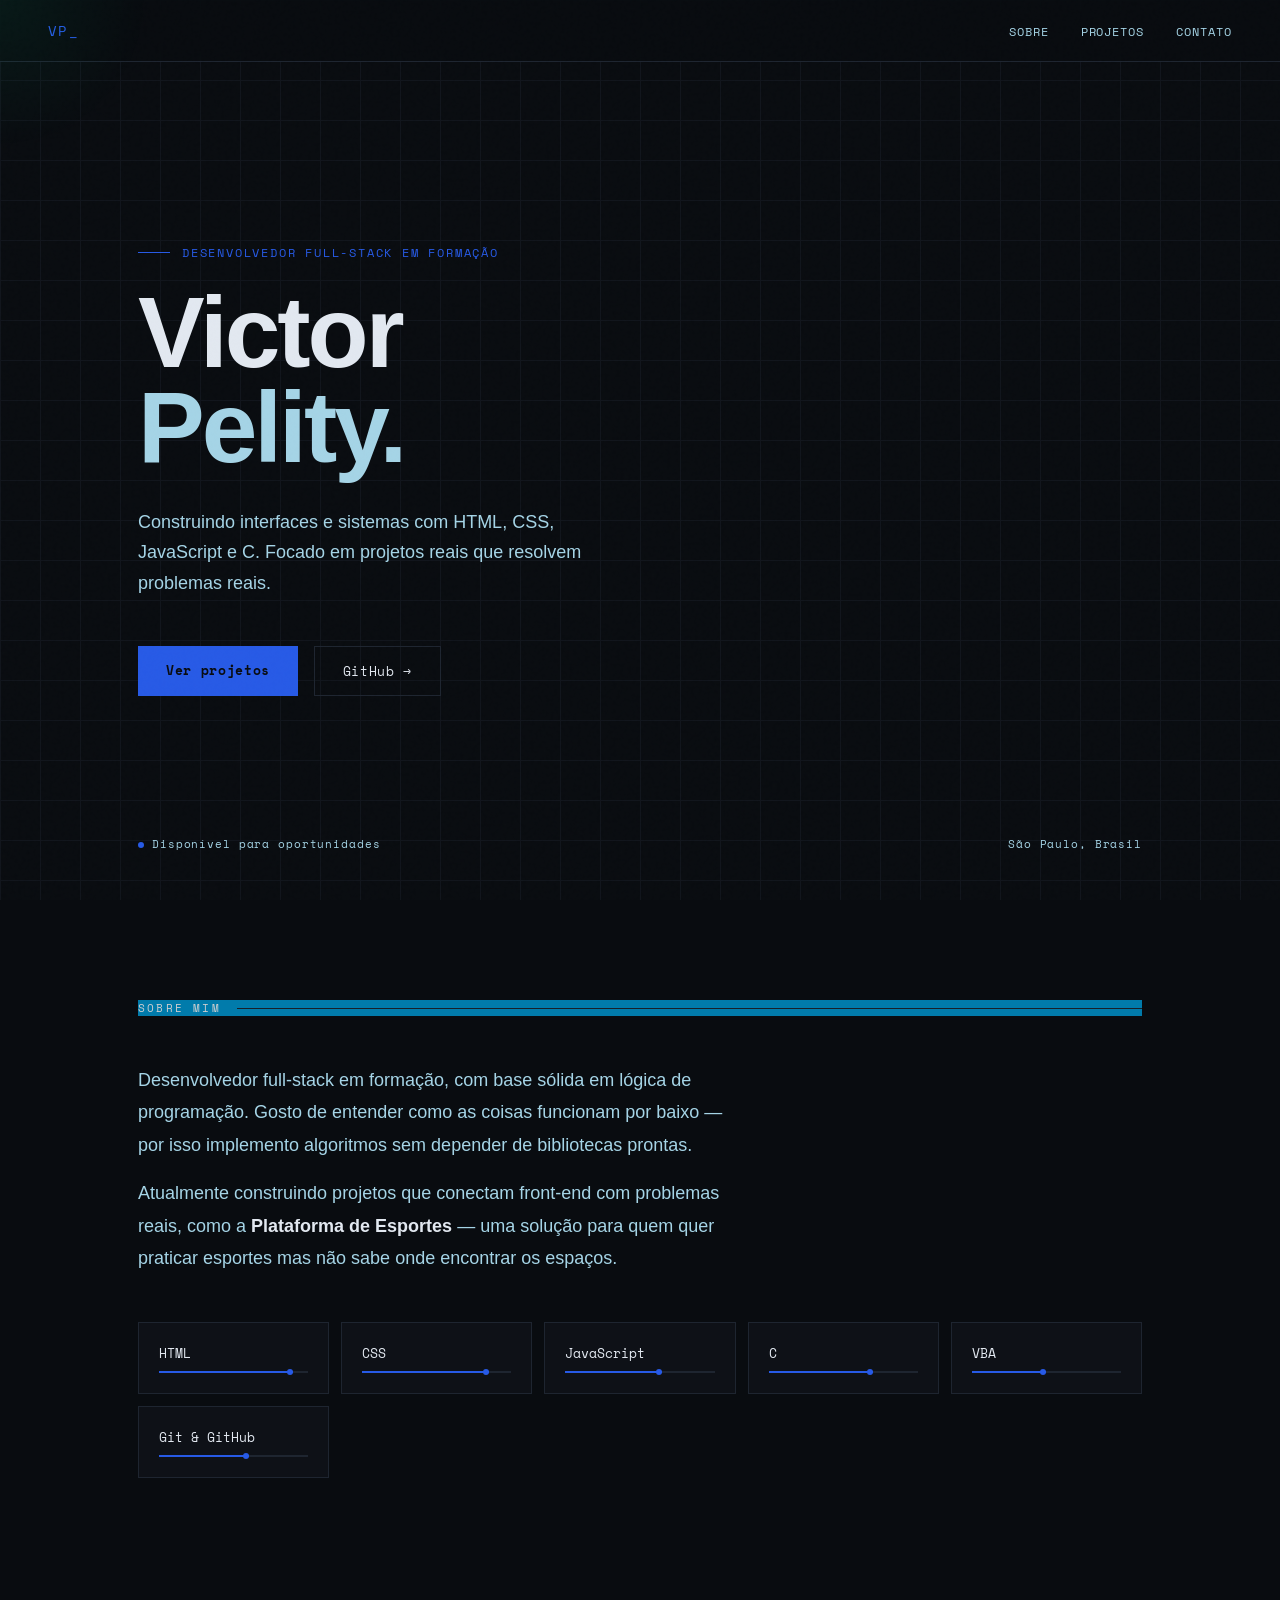
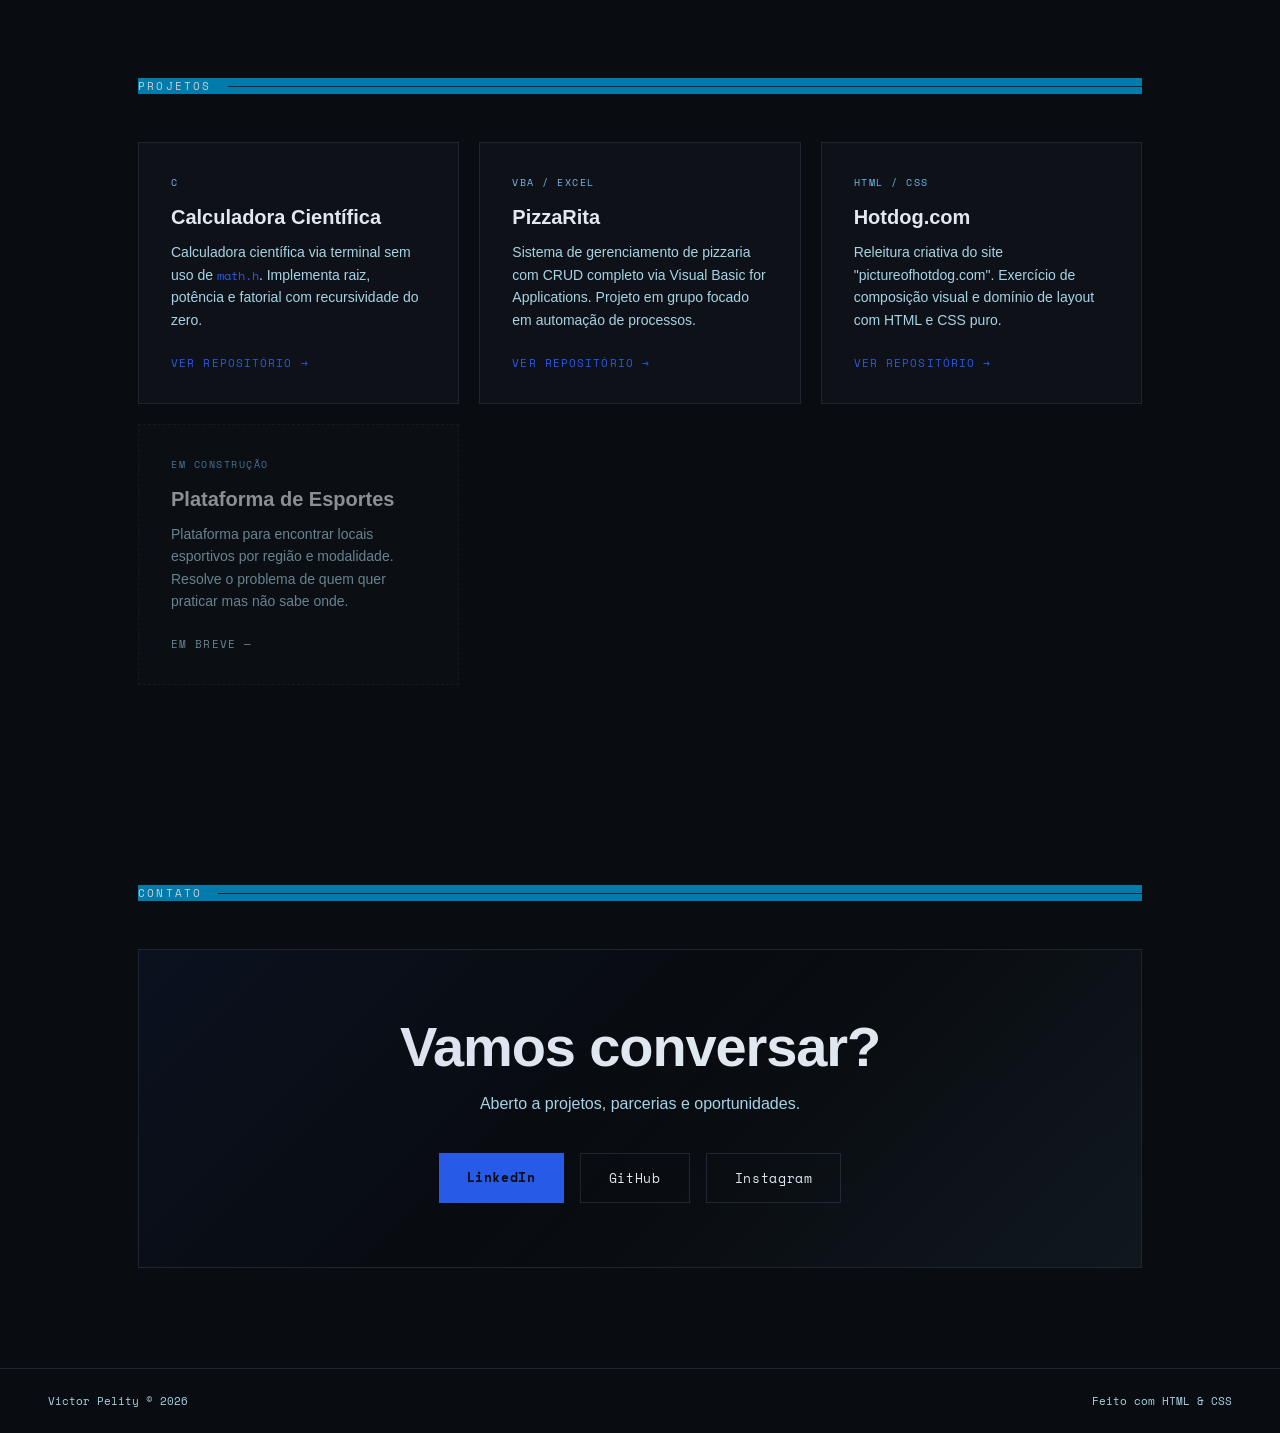
==== index.html @ 4c108e50 "Add files via upload" ====
<!DOCTYPE html>
<html lang="pt-BR">
<head>
<meta charset="UTF-8">
<meta name="viewport" content="width=device-width, initial-scale=1.0">
<title>Victor Pelity — Dev</title>
<link href="https://fonts.googleapis.com/css2?family=Space+Mono:wght@400;700&family=Syne:wght@400;700;800&display=swap" rel="stylesheet">
<link rel="stylesheet" href="style_portfolio.css">

</head>
<body>

<div class="grid-bg"></div>
<div class="cursor-glow" id="glow"></div>

<nav>
  <span class="nav-logo">VP_</span>
  <ul class="nav-links">
    <li><a href="#sobre">sobre</a></li>
    <li><a href="#projetos">projetos</a></li>
    <li><a href="#contato">contato</a></li>
  </ul>
</nav>

<div class="hero">
  <div class="hero-tag fade-in">Desenvolvedor Full-Stack em formação</div>
  <h1 class="fade-in">
    Victor<br>
    <span class="h1-line2">Pelity.</span>
  </h1>
  <p class="hero-desc fade-in">
    Construindo interfaces e sistemas com HTML, CSS, JavaScript e C.
    Focado em projetos reais que resolvem problemas reais.
  </p>
  <div class="hero-ctas fade-in">
    <a href="#projetos" class="btn-primary">Ver projetos</a>
    <a href="https://github.com/VictorPelity" target="_blank" class="btn-secondary">GitHub →</a>
  </div>

  <div class="status-bar">
    <span><span class="status-dot"></span>Disponível para oportunidades</span>
    <span>São Paulo, Brasil</span>
  </div>
</div>

<section id="sobre">
  <div class="section-label">Sobre mim</div>
  <p style="font-size:18px; max-width:600px; line-height:1.8; color:var(--muted); margin-bottom: 16px;">
    Desenvolvedor full-stack em formação, com base sólida em lógica de programação.
    Gosto de entender como as coisas funcionam por baixo — por isso implemento
    algoritmos sem depender de bibliotecas prontas.
  </p>
  <p style="font-size:18px; max-width:600px; line-height:1.8; color:var(--muted);">
    Atualmente construindo projetos que conectam front-end com problemas reais,
    como a <strong style="color:var(--text)">Plataforma de Esportes</strong> — uma solução para
    quem quer praticar esportes mas não sabe onde encontrar os espaços.
  </p>

  <div class="skills-grid">
    <div class="skill-card">
      <div class="skill-name">HTML</div>
      <div class="skill-bar"><div class="skill-fill" style="width:90%"></div></div>
    </div>
    <div class="skill-card">
      <div class="skill-name">CSS</div>
      <div class="skill-bar"><div class="skill-fill" style="width:85%"></div></div>
    </div>
    <div class="skill-card">
      <div class="skill-name">JavaScript</div>
      <div class="skill-bar"><div class="skill-fill" style="width:65%"></div></div>
    </div>
    <div class="skill-card">
      <div class="skill-name">C</div>
      <div class="skill-bar"><div class="skill-fill" style="width:70%"></div></div>
    </div>
    <div class="skill-card">
      <div class="skill-name">VBA</div>
      <div class="skill-bar"><div class="skill-fill" style="width:50%"></div></div>
    </div>
    <div class="skill-card">
      <div class="skill-name">Git & GitHub</div>
      <div class="skill-bar"><div class="skill-fill" style="width:60%"></div></div>
    </div>
  </div>
</section>

<section id="projetos">
  <div class="section-label">Projetos</div>
  <div class="projects-grid">

    <div class="project-card">
      <div class="project-lang">C</div>
      <div class="project-title">Calculadora Científica</div>
      <p class="project-desc">Calculadora científica via terminal sem uso de <code style="font-family:var(--mono);color:var(--accent);font-size:12px">math.h</code>. Implementa raiz, potência e fatorial com recursividade do zero.</p>
      <a href="https://github.com/VictorPelity/calculadora_C" target="_blank" class="project-link">Ver repositório →</a>
    </div>

    <div class="project-card">
      <div class="project-lang">VBA / Excel</div>
      <div class="project-title">PizzaRita</div>
      <p class="project-desc">Sistema de gerenciamento de pizzaria com CRUD completo via Visual Basic for Applications. Projeto em grupo focado em automação de processos.</p>
      <a href="https://github.com/VictorPelity/PizzaRita" target="_blank" class="project-link">Ver repositório →</a>
    </div>

    <div class="project-card">
      <div class="project-lang">HTML / CSS</div>
      <div class="project-title">Hotdog.com</div>
      <p class="project-desc">Releitura criativa do site "pictureofhotdog.com". Exercício de composição visual e domínio de layout com HTML e CSS puro.</p>
      <a href="https://github.com/VictorPelity/hotdog.com" target="_blank" class="project-link">Ver repositório →</a>
    </div>

    <div class="project-card" style="border-style: dashed; opacity: 0.6;">
      <div class="project-lang">Em construção</div>
      <div class="project-title">Plataforma de Esportes</div>
      <p class="project-desc">Plataforma para encontrar locais esportivos por região e modalidade. Resolve o problema de quem quer praticar mas não sabe onde.</p>
      <span class="project-link" style="cursor:default; color:var(--muted)">Em breve —</span>
    </div>

  </div>
</section>

<section id="contato">
  <div class="section-label">Contato</div>
  <div class="contact-box">
    <div class="contact-title">Vamos conversar?</div>
    <p class="contact-sub">Aberto a projetos, parcerias e oportunidades.</p>
    <div class="contact-links">
      <a href="https://linkedin.com/in/victorpelity" target="_blank" class="btn-primary">LinkedIn</a>
      <a href="https://github.com/VictorPelity" target="_blank" class="btn-secondary">GitHub</a>
      <a href="https://instagram.com/victorpelity" target="_blank" class="btn-secondary">Instagram</a>
    </div>
  </div>
</section>

<footer>
  <span>Victor Pelity © 2026</span>
  <span>Feito com HTML & CSS</span>
</footer>

<script>
  const glow = document.getElementById('glow');
  document.addEventListener('mousemove', e => {
    glow.style.left = e.clientX + 'px';
    glow.style.top = e.clientY + 'px';
  });
</script>
</body>
</html>
---- style_portfolio.css ----
*, *::before, *::after { box-sizing: border-box; margin: 0; padding: 0; }

  :root {
    --bg: #090c10;
    --surface: #0e1117;
    --border: #1e2530;
    --accent: #275AE6;
    --accent2: #72B6E6;
    --text: #e2e8f0;
    --muted: #A5D4E6;
    --mono: 'Space Mono', monospace;
    --sans: 'Sansation', sans-serif;
  }

  html { scroll-behavior: smooth; }

  body {
    background: var(--bg);
    color: var(--text);
    font-family: var(--sans);
    overflow-x: hidden;
  }

  /* ── NOISE OVERLAY ── */
  body::before {
    content: '';
    position: fixed;
    inset: 0;
    background-image: url("data:image/svg+xml,%3Csvg viewBox='0 0 256 256' xmlns='http://www.w3.org/2000/svg'%3E%3Cfilter id='noise'%3E%3CfeTurbulence type='fractalNoise' baseFrequency='0.9' numOctaves='4' stitchTiles='stitch'/%3E%3C/filter%3E%3Crect width='100%25' height='100%25' filter='url(%23noise)' opacity='0.04'/%3E%3C/svg%3E");
    pointer-events: none;
    z-index: 999;
    opacity: 0.4;
  }

  /* ── GRID BACKGROUND ── */
  .grid-bg {
    position: fixed;
    inset: 0;
    background-image:
      linear-gradient(var(--border) 1px, transparent 1px),
      linear-gradient(90deg, var(--border) 1px, transparent 1px);
    background-size: 40px 40px;
    opacity: 0.4;
    pointer-events: none;
    z-index: 0;
  }

  /* ── NAV ── */
  nav {
    position: fixed;
    top: 0; left: 0; right: 0;
    z-index: 100;
    display: flex;
    align-items: center;
    justify-content: space-between;
    padding: 20px 48px;
    background: rgba(9,12,16,0.85);
    backdrop-filter: blur(12px);
    border-bottom: 1px solid var(--border);
  }

  .nav-logo {
    font-family: var(--mono);
    font-size: 14px;
    color: var(--accent);
    letter-spacing: 0.1em;
  }

  .nav-links {
    display: flex;
    gap: 32px;
    list-style: none;
    
  }

  .nav-links a {
    font-family: var(--mono);
    font-size: 12px;
    color: var(--muted);
    text-decoration: none;
    letter-spacing: 0.08em;
    text-transform: uppercase;
    transition: color 0.2s;
  }

  .nav-links a:hover { color: var(--accent); }

  /* ── HERO ── */
  .hero {
    position: relative;
    z-index: 1;
    min-height: 100vh;
    display: flex;
    flex-direction: column;
    justify-content: center;
    padding: 120px 48px 80px;
    max-width: 1100px;
    margin: 0 auto;
  }

  .hero-tag {
    font-family: var(--mono);
    font-size: 12px;
    color: var(--accent);
    letter-spacing: 0.15em;
    text-transform: uppercase;
    margin-bottom: 24px;
    display: flex;
    align-items: center;
    gap: 12px;
  }

  .hero-tag::before {
    content: '';
    display: block;
    width: 32px;
    height: 1px;
    background: var(--accent);
  }

  h1 {
    font-family: var(--sans);
    font-size: clamp(52px, 8vw, 100px);
    font-weight: 800;
    line-height: 0.95;
    letter-spacing: -0.03em;
    margin-bottom: 32px;
  }

  .h1-line2 { color: var(--muted); }

  .hero-desc {
    font-size: 18px;
    color: var(--muted);
    max-width: 480px;
    line-height: 1.7;
    margin-bottom: 48px;
  }

  .hero-ctas {
    display: flex;
    gap: 16px;
    flex-wrap: wrap;
  }

  .btn-primary {
    font-family: var(--mono);
    font-size: 13px;
    letter-spacing: 0.05em;
    padding: 14px 28px;
    background: var(--accent);
    color: #090c10;
    border: none;
    cursor: pointer;
    text-decoration: none;
    font-weight: 700;
    transition: transform 0.15s, box-shadow 0.15s;
  }

  .btn-primary:hover {
    transform: translateY(-2px);
    box-shadow: 0 8px 32px rgba(0,255,157,0.25);
  }

  .btn-secondary {
    font-family: var(--mono);
    font-size: 13px;
    letter-spacing: 0.05em;
    padding: 14px 28px;
    background: transparent;
    color: var(--text);
    border: 1px solid var(--border);
    cursor: pointer;
    text-decoration: none;
    transition: border-color 0.2s, color 0.2s;
  }

  .btn-secondary:hover {
    border-color: var(--accent);
    color: var(--accent);
  }

  /* ── STATUS ── */
  .status-bar {
    position: absolute;
    bottom: 48px;
    left: 0;
    right: 0;
    padding: 0 48px;
    display: flex;
    justify-content: space-between;
    align-items: center;
    font-family: var(--mono);
    font-size: 11px;
    color: var(--muted);
    letter-spacing: 0.08em;
  }

  .status-dot {
    display: inline-block;
    width: 6px;
    height: 6px;
    border-radius: 50%;
    background: var(--accent);
    margin-right: 8px;
    animation: pulse 2s infinite;
  }

  @keyframes pulse {
    0%, 100% { opacity: 1; }
    50% { opacity: 0.3; }
  }

  /* ── ABOUT ── */
  section {
    position: relative;
    z-index: 1;
    max-width: 1100px;
    margin: 0 auto;
    padding: 100px 48px;
  }

  .section-label {
    font-family: var(--mono);
    font-size: 11px;
    color: var(--accent);
    letter-spacing: 0.2em;
    text-transform: uppercase;
    margin-bottom: 48px;
    display: flex;
    align-items: center;
    gap: 16px;
  }

  .section-label::after {
    content: '';
    flex: 1;
    height: 1px;
    background: var(--border);
  }

  /* ── SKILLS ── */
  .skills-grid {
    display: grid;
    grid-template-columns: repeat(auto-fill, minmax(180px, 1fr));
    gap: 12px;
    margin-top: 48px;
  }

  .skill-card {
    padding: 20px;
    background: var(--surface);
    border: 1px solid var(--border);
    transition: border-color 0.2s, transform 0.2s;
  }

  .skill-card:hover {
    border-color: var(--accent);
    transform: translateY(-3px);
  }

  .skill-name {
    font-family: var(--mono);
    font-size: 13px;
    color: var(--text);
    margin-bottom: 8px;
  }

  .skill-bar {
    height: 2px;
    background: var(--border);
    position: relative;
  }

  .skill-fill {
    height: 100%;
    background: var(--accent);
    position: relative;
  }

  .skill-fill::after {
    content: '';
    position: absolute;
    right: 0;
    top: 50%;
    transform: translateY(-50%);
    width: 6px;
    height: 6px;
    border-radius: 50%;
    background: var(--accent);
  }

  /* ── PROJECTS ── */
  .projects-grid {
    display: grid;
    grid-template-columns: repeat(auto-fill, minmax(300px, 1fr));
    gap: 20px;
    margin-top: 48px;
  }

  .project-card {
    background: var(--surface);
    border: 1px solid var(--border);
    padding: 32px;
    position: relative;
    overflow: hidden;
    transition: border-color 0.2s;
  }

  .project-card:hover { border-color: var(--accent2); }

  .project-card::before {
    content: '';
    position: absolute;
    top: 0; left: 0; right: 0;
    height: 2px;
    background: linear-gradient(90deg, var(--accent), var(--accent2));
    transform: scaleX(0);
    transform-origin: left;
    transition: transform 0.3s;
  }

  .project-card:hover::before { transform: scaleX(1); }

  .project-lang {
    font-family: var(--mono);
    font-size: 10px;
    color: var(--accent2);
    letter-spacing: 0.15em;
    text-transform: uppercase;
    margin-bottom: 16px;
  }

  .project-title {
    font-size: 20px;
    font-weight: 700;
    margin-bottom: 12px;
    color: var(--text);
  }

  .project-desc {
    font-size: 14px;
    color: var(--muted);
    line-height: 1.6;
    margin-bottom: 24px;
  }

  .project-link {
    font-family: var(--mono);
    font-size: 11px;
    color: var(--accent);
    text-decoration: none;
    letter-spacing: 0.1em;
    text-transform: uppercase;
    display: flex;
    align-items: center;
    gap: 8px;
    transition: gap 0.2s;
  }

  .project-link:hover { gap: 14px; }

  /* ── CONTACT ── */
  .contact-box {
    border: 1px solid var(--border);
    padding: 64px;
    text-align: center;
    position: relative;
    overflow: hidden;
  }

  .contact-box::after {
    content: '';
    position: absolute;
    inset: -1px;
    background: linear-gradient(135deg, var(--accent) 0%, transparent 50%, var(--accent2) 100%);
    opacity: 0.07;
    pointer-events: none;
  }

  .contact-title {
    font-size: clamp(32px, 5vw, 56px);
    font-weight: 800;
    margin-bottom: 16px;
    letter-spacing: -0.02em;
  }

  .contact-sub {
    color: var(--muted);
    font-size: 16px;
    margin-bottom: 40px;
  }

  .contact-links {
    display: flex;
    gap: 16px;
    justify-content: center;
    flex-wrap: wrap;
  }

  /* ── FOOTER ── */
  footer {
    position: relative;
    z-index: 1;
    border-top: 1px solid var(--border);
    padding: 24px 48px;
    display: flex;
    justify-content: space-between;
    align-items: center;
    font-family: var(--mono);
    font-size: 11px;
    color: var(--muted);
  }

  /* ── ANIMATIONS ── */
  .fade-in {
    opacity: 0;
    transform: translateY(20px);
    animation: fadeUp 0.7s forwards;
  }

  .fade-in:nth-child(1) { animation-delay: 0.1s; }
  .fade-in:nth-child(2) { animation-delay: 0.2s; }
  .fade-in:nth-child(3) { animation-delay: 0.35s; }
  .fade-in:nth-child(4) { animation-delay: 0.5s; }

  @keyframes fadeUp {
    to { opacity: 1; transform: translateY(0); }
  }

  /* ── GLOW CURSOR ── */
  .cursor-glow {
    position: fixed;
    width: 300px;
    height: 300px;
    border-radius: 50%;
    background: radial-gradient(circle, rgba(0,255,157,0.06) 0%, transparent 70%);
    pointer-events: none;
    transform: translate(-50%, -50%);
    z-index: 998;
    transition: opacity 0.3s;
  }

  .section-label{
    background-color: #0098d3;
    opacity: 80%;
    color: white;
  }
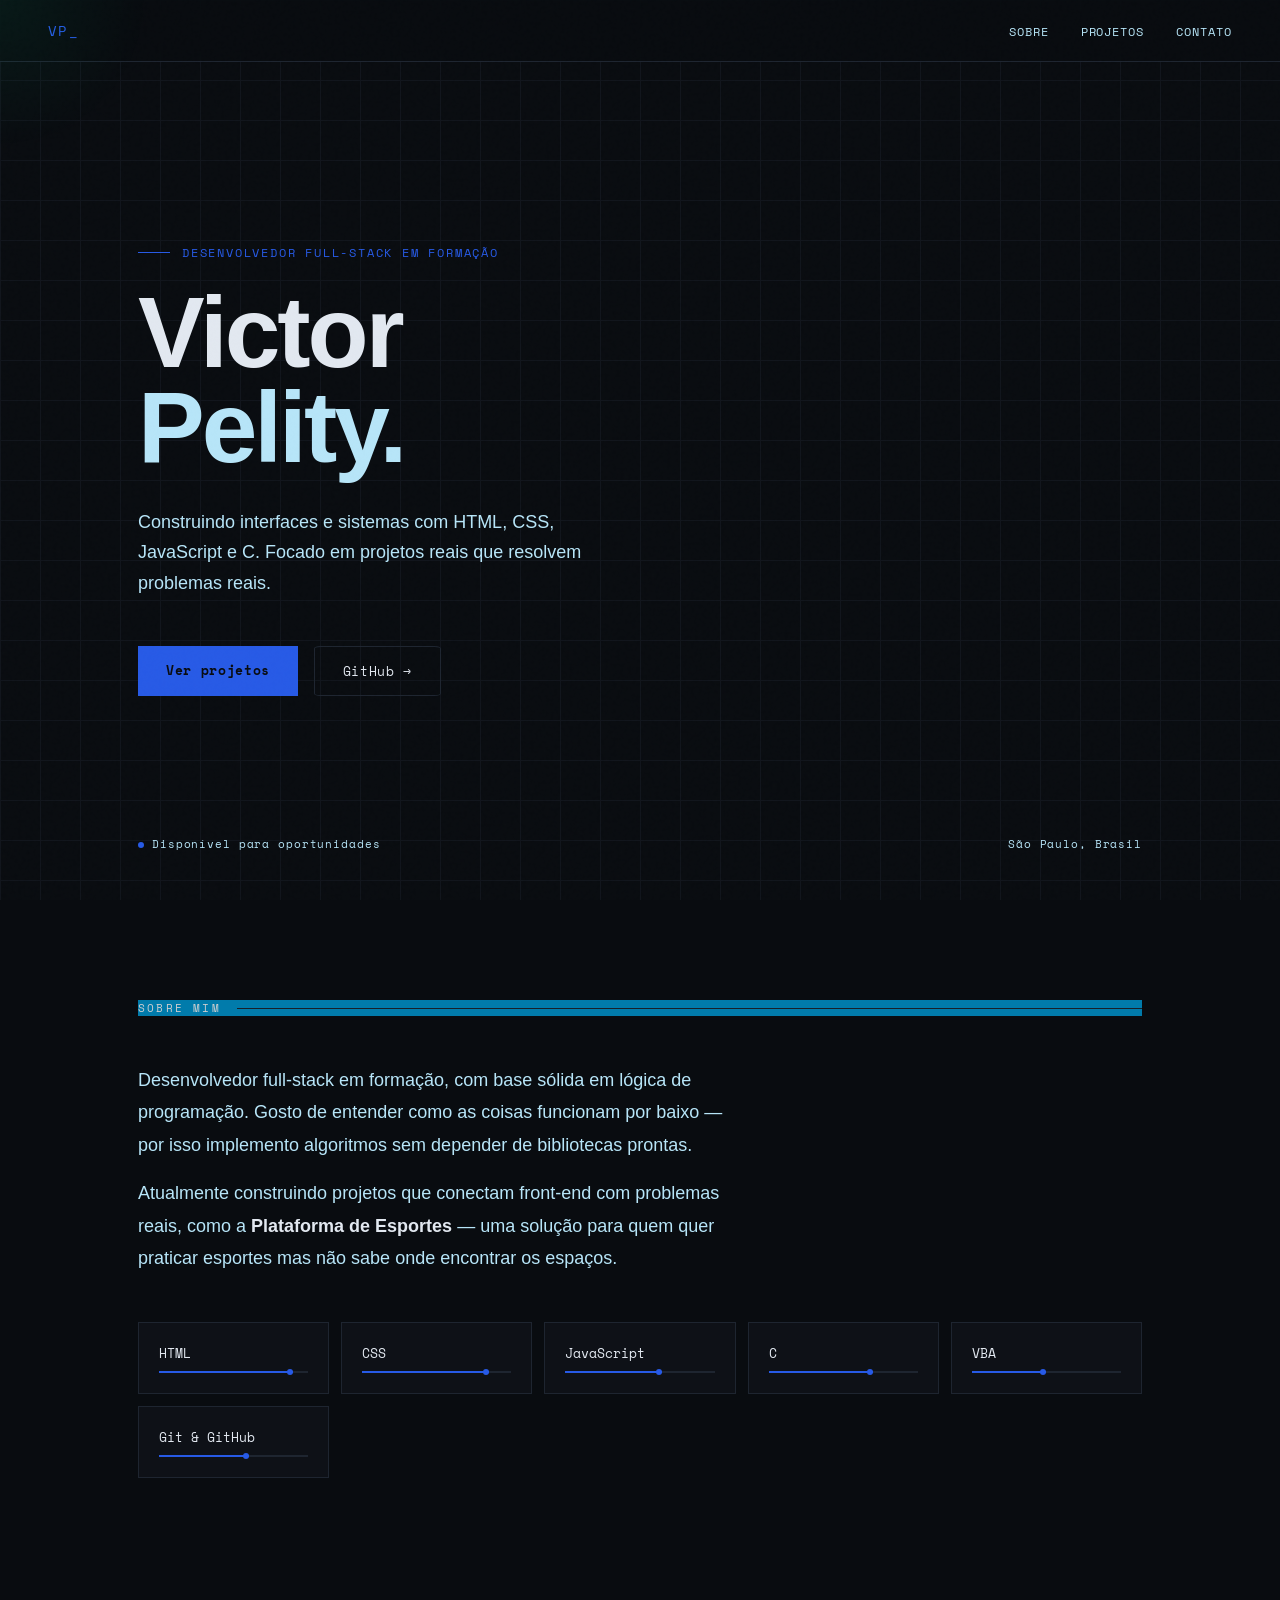
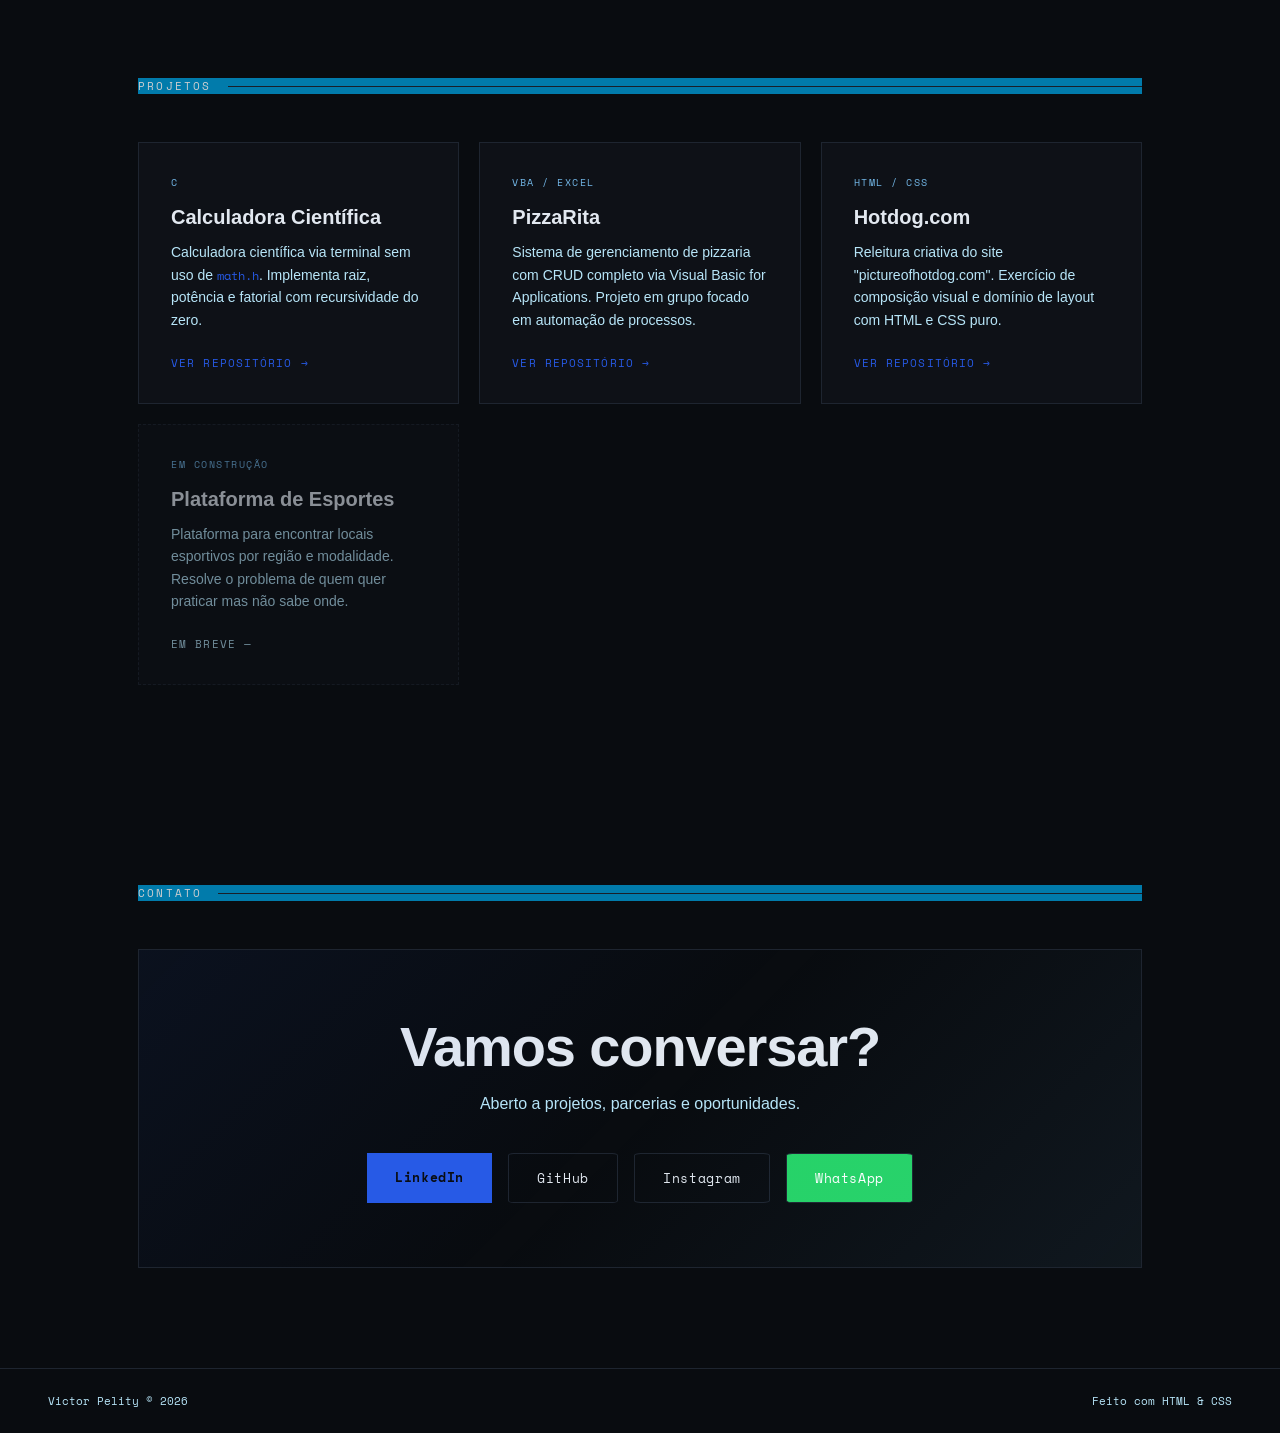
==== commit ec4b2ccb: "Add WhatsApp link to contact section" ====
--- a/index.html
+++ b/index.html
@@ -128,6 +128,7 @@
       <a href="https://linkedin.com/in/victorpelity" target="_blank" class="btn-primary">LinkedIn</a>
       <a href="https://github.com/VictorPelity" target="_blank" class="btn-secondary">GitHub</a>
       <a href="https://instagram.com/victorpelity" target="_blank" class="btn-secondary">Instagram</a>
+      <a href="https://api.whatsapp.com/send?phone=5511977709768&text=Ol%C3%A1%2C%20vi%20seu%20site%20e%20gostaria%20de%20saber%20mais%20informa%C3%A7%C3%B5es%20sobre%20os%20sites!" target="_blank" class="btn-secondary" id="whats">WhatsApp</a>
     </div>
   </div>
 </section>
--- a/style_portfolio.css
+++ b/style_portfolio.css
@@ -8,7 +8,7 @@
     --accent: #275AE6;
     --accent2: #72B6E6;
     --text: #e2e8f0;
-    --muted: #A5D4E6;
+    --muted: #b7e5f8;
     --mono: 'Space Mono', monospace;
     --sans: 'Sansation', sans-serif;
   }
@@ -174,6 +174,7 @@
     cursor: pointer;
     text-decoration: none;
     transition: border-color 0.2s, color 0.2s;
+    border-radius: 5%;
   }
 
   .btn-secondary:hover {
@@ -449,3 +450,12 @@
   }
   
 
+#whats{
+  background-color: #25D366;
+  color: white;
+}
+
+#whats:hover{
+  background-color: white;
+  color: #25D366;
+}
